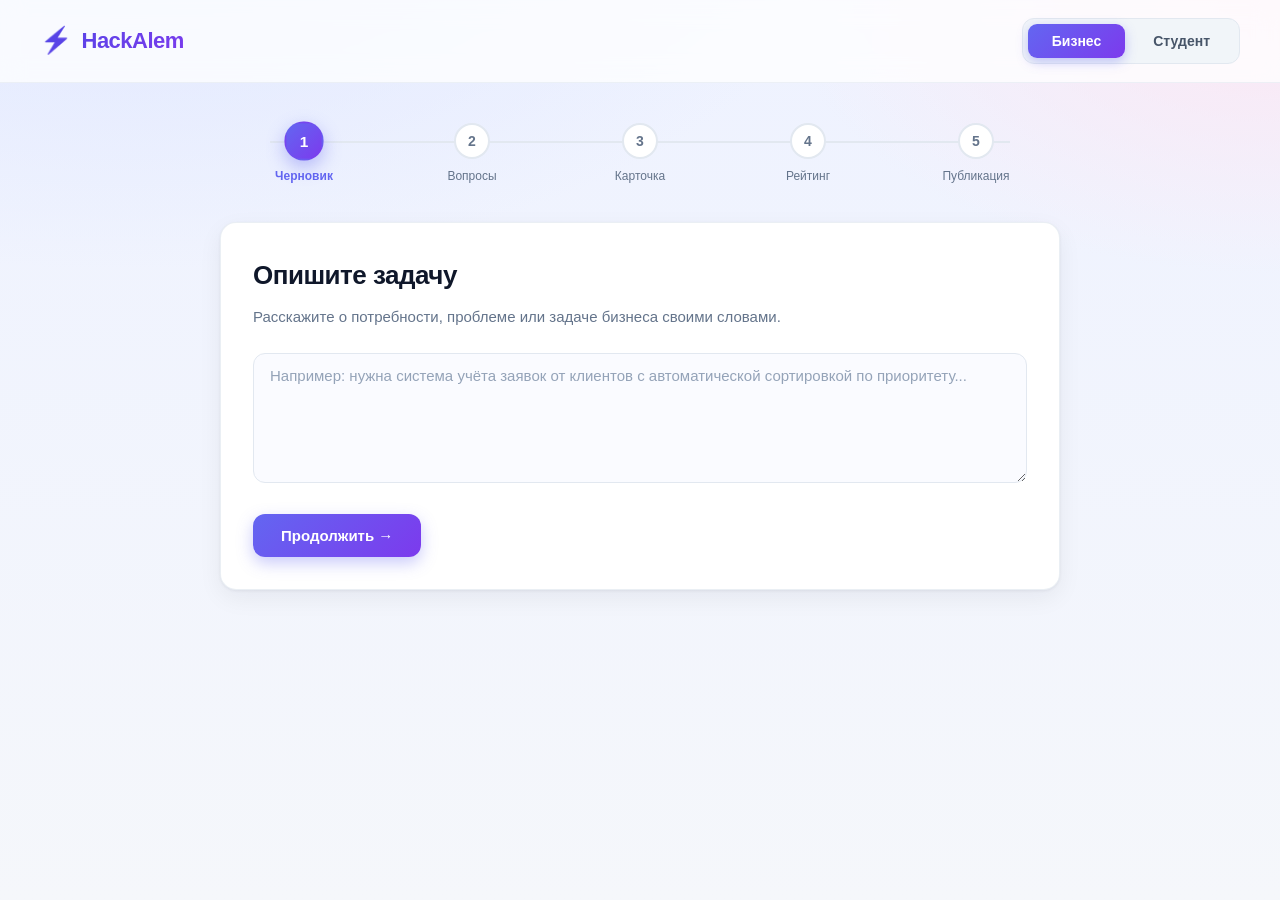
==== index.html @ aa26f461 "test1" ====
<!DOCTYPE html>
<html lang="ru">
<head>
  <meta charset="UTF-8" />
  <meta name="viewport" content="width=device-width, initial-scale=1.0" />
  <title>HackAlem — геймификация бизнес-задач</title>
  <link rel="stylesheet" href="style.css" />
</head>
<body>
  <header>
    <div class="logo">HackAlem</div>
    <div id="role-switcher" class="role-switcher">
      <button data-role="business" class="active">Бизнес</button>
      <button data-role="student">Студент</button>
    </div>
  </header>

  <main id="app"></main>

  <script src="app.js"></script>
</body>
</html>
---- style.css ----
/* ===== Базовые ===== */
* { box-sizing: border-box; margin: 0; padding: 0; }

:root {
  --bg-grad-1: #eef2ff;
  --bg-grad-2: #f5f7fb;
  --card: #ffffff;
  --text: #0f172a;
  --muted: #64748b;
  --border: #e2e8f0;
  --primary: #6366f1;
  --primary-hover: #4f46e5;
  --primary-light: #eef2ff;
  --success: #10b981;
  --warning: #f59e0b;
  --danger: #ef4444;
  --radius: 16px;
  --shadow-sm: 0 1px 2px rgba(15,23,42,0.04);
  --shadow: 0 1px 3px rgba(15,23,42,0.06), 0 8px 24px rgba(15,23,42,0.06);
  --shadow-lg: 0 12px 40px rgba(15,23,42,0.10);
}

body {
  font-family: -apple-system, BlinkMacSystemFont, "Segoe UI", Roboto, "Inter", sans-serif;
  background:
    radial-gradient(1200px 600px at 10% -10%, #e0e7ff 0%, transparent 60%),
    radial-gradient(900px 500px at 100% 0%, #fce7f3 0%, transparent 55%),
    linear-gradient(180deg, var(--bg-grad-1) 0%, var(--bg-grad-2) 100%);
  background-attachment: fixed;
  color: var(--text);
  line-height: 1.6;
  min-height: 100vh;
  -webkit-font-smoothing: antialiased;
}

/* ===== Шапка ===== */
header {
  display: flex;
  justify-content: space-between;
  align-items: center;
  padding: 18px 40px;
  background: rgba(255,255,255,0.75);
  backdrop-filter: blur(12px);
  -webkit-backdrop-filter: blur(12px);
  border-bottom: 1px solid rgba(226,232,240,0.6);
  position: sticky;
  top: 0;
  z-index: 100;
}

.logo {
  display: flex;
  align-items: center;
  gap: 10px;
  font-size: 22px;
  font-weight: 800;
  letter-spacing: -0.5px;
  background: linear-gradient(135deg, #4f46e5, #7c3aed);
  -webkit-background-clip: text;
  background-clip: text;
  color: transparent;
}

.logo::before {
  content: "⚡";
  font-size: 26px;
  -webkit-text-fill-color: initial;
}

/* ===== Переключатель ролей ===== */
#role-switcher {
  display: flex;
  background: #f1f5f9;
  border-radius: 12px;
  padding: 5px;
  gap: 4px;
  border: 1px solid var(--border);
}

#role-switcher button {
  background: transparent;
  color: #475569;
  border: none;
  padding: 9px 24px;
  border-radius: 9px;
  cursor: pointer;
  font-size: 14px;
  font-weight: 600;
  font-family: inherit;
  transition: all 0.2s ease;
}

#role-switcher button:hover {
  color: var(--primary);
  background: rgba(99,102,241,0.08);
}

#role-switcher button.active {
  background: linear-gradient(135deg, #6366f1, #7c3aed);
  color: #fff;
  box-shadow: 0 4px 12px rgba(99,102,241,0.35);
}

/* ===== Контейнер ===== */
main {
  max-width: 880px;
  margin: 0 auto;
  padding: 40px 20px 80px;
}

/* ===== Прогресс-бар ===== */
.progress {
  display: flex;
  justify-content: space-between;
  margin-bottom: 36px;
  position: relative;
}

.progress::before {
  content: "";
  position: absolute;
  top: 18px;
  left: 6%;
  right: 6%;
  height: 2px;
  background: linear-gradient(90deg, var(--border), var(--border));
  z-index: 0;
}

.progress-step {
  display: flex;
  flex-direction: column;
  align-items: center;
  gap: 8px;
  z-index: 1;
  flex: 1;
}

.progress-dot {
  width: 36px;
  height: 36px;
  border-radius: 50%;
  background: #fff;
  border: 2px solid var(--border);
  display: flex;
  align-items: center;
  justify-content: center;
  font-size: 14px;
  font-weight: 700;
  color: var(--muted);
  transition: all 0.25s ease;
}

.progress-step.active .progress-dot {
  background: linear-gradient(135deg, #6366f1, #7c3aed);
  border-color: transparent;
  color: #fff;
  box-shadow: 0 6px 16px rgba(99,102,241,0.4);
  transform: scale(1.1);
}

.progress-step.done .progress-dot {
  background: var(--success);
  border-color: transparent;
  color: #fff;
}

.progress-label {
  font-size: 12px;
  color: var(--muted);
  font-weight: 500;
  transition: color 0.2s;
}

.progress-step.active .progress-label {
  color: var(--primary);
  font-weight: 700;
}

/* ===== Карточки ===== */
.card {
  background: var(--card);
  border-radius: var(--radius);
  padding: 32px;
  box-shadow: var(--shadow);
  border: 1px solid rgba(226,232,240,0.7);
  margin-bottom: 24px;
  animation: fadeIn 0.35s ease;
}

@keyframes fadeIn {
  from { opacity: 0; transform: translateY(8px); }
  to   { opacity: 1; transform: translateY(0); }
}

.card h2 {
  font-size: 26px;
  font-weight: 800;
  letter-spacing: -0.5px;
  margin-bottom: 8px;
  color: var(--text);
}

.card .subtitle {
  color: var(--muted);
  font-size: 15px;
  margin-bottom: 24px;
}

/* ===== Формы ===== */
label {
  display: block;
  font-weight: 600;
  margin-top: 18px;
  margin-bottom: 8px;
  font-size: 14px;
  color: var(--text);
}

textarea, input, select {
  width: 100%;
  padding: 13px 16px;
  border: 1.5px solid var(--border);
  border-radius: 12px;
  font-size: 15px;
  font-family: inherit;
  background: #fafbff;
  color: var(--text);
  transition: border 0.2s, box-shadow 0.2s, background 0.2s;
  resize: vertical;
}

textarea:focus, input:focus, select:focus {
  outline: none;
  background: #fff;
  border-color: var(--primary);
  box-shadow: 0 0 0 4px rgba(99,102,241,0.12);
}

textarea::placeholder, input::placeholder { color: #94a3b8; }

/* ===== Кнопки ===== */
button.primary {
  background: linear-gradient(135deg, #6366f1, #7c3aed);
  color: #fff;
  border: none;
  padding: 13px 28px;
  border-radius: 12px;
  cursor: pointer;
  font-size: 15px;
  font-weight: 700;
  font-family: inherit;
  margin-top: 24px;
  box-shadow: 0 6px 16px rgba(99,102,241,0.35);
  transition: transform 0.15s, box-shadow 0.15s;
}

button.primary:hover {
  transform: translateY(-1px);
  box-shadow: 0 10px 24px rgba(99,102,241,0.45);
}

button.primary:active { transform: translateY(0) scale(0.98); }

button.secondary {
  background: #fff;
  color: var(--primary);
  border: 1.5px solid var(--primary-light);
  padding: 11px 22px;
  border-radius: 12px;
  cursor: pointer;
  font-size: 15px;
  font-weight: 600;
  font-family: inherit;
  transition: background 0.15s, border 0.15s;
}

button.secondary:hover {
  background: var(--primary-light);
  border-color: var(--primary);
}

.actions {
  display: flex;
  gap: 12px;
  margin-top: 24px;
  flex-wrap: wrap;
}

/* ===== Рейтинг ===== */
.rating-hero {
  text-align: center;
  padding: 28px 0;
  margin-bottom: 24px;
  background: linear-gradient(135deg, #eef2ff, #fce7f3);
  border-radius: 16px;
}

.rating-score {
  font-size: 72px;
  font-weight: 900;
  line-height: 1;
  margin-bottom: 12px;
  letter-spacing: -2px;
}

.rating-level {
  display: inline-block;
  padding: 8px 20px;
  border-radius: 24px;
  font-weight: 700;
  font-size: 14px;
}

.level-draft     { background: #fee2e2; color: #991b1b; }
.level-working   { background: #fef3c7; color: #92400e; }
.level-ready     { background: #dbeafe; color: #1e40af; }
.level-priority  { background: #d1fae5; color: #065f46; }

.badge {
  display: inline-block;
  padding: 4px 12px;
  border-radius: 20px;
  font-weight: 700;
  font-size: 12px;
}

.breakdown-row {
  display: flex;
  justify-content: space-between;
  align-items: center;
  padding: 12px 0;
  border-bottom: 1px solid var(--border);
  font-size: 14px;
}

.breakdown-row:last-child { border-bottom: none; }

.breakdown-bar {
  flex: 1;
  height: 8px;
  background: #eef2f7;
  border-radius: 4px;
  margin: 0 14px;
  overflow: hidden;
}

.breakdown-fill {
  height: 100%;
  background: linear-gradient(90deg, #6366f1, #7c3aed);
  border-radius: 4px;
  transition: width 0.6s ease;
}

.missing-list {
  background: linear-gradient(135deg, #fffbeb, #fef3c7);
  border-left: 4px solid var(--warning);
  padding: 16px 22px;
  border-radius: 12px;
  margin-top: 24px;
  font-size: 14px;
}

.missing-list ul { margin: 8px 0 0 20px; }
.missing-list li { padding: 3px 0; }

/* ===== Каталог ===== */
.filters {
  display: flex;
  gap: 12px;
  margin-bottom: 24px;
  flex-wrap: wrap;
}

.filters select, .filters input {
  width: auto;
  flex: 1;
  min-width: 170px;
}

.task-card {
  background: #fff;
  border: 1.5px solid var(--border);
  border-radius: 14px;
  padding: 22px;
  margin-bottom: 14px;
  transition: border 0.2s, box-shadow 0.2s, transform 0.2s;
  cursor: pointer;
}

.task-card:hover {
  border-color: var(--primary);
  box-shadow: 0 12px 28px rgba(99,102,241,0.15);
  transform: translateY(-3px);
}

.task-header {
  display: flex;
  justify-content: space-between;
  align-items: flex-start;
  gap: 14px;
  margin-bottom: 8px;
}

.task-title {
  font-size: 18px;
  font-weight: 700;
  color: var(--text);
}

.task-desc {
  color: var(--muted);
  font-size: 14px;
  margin-bottom: 12px;
}

/* ===== Пустое состояние ===== */
.empty {
  text-align: center;
  padding: 48px 24px;
  color: var(--muted);
}

.empty-icon {
  font-size: 56px;
  margin-bottom: 14px;
  opacity: 0.55;
}

/* ===== Уведомления ===== */
.toast {
  position: fixed;
  bottom: 28px;
  right: 28px;
  background: linear-gradient(135deg, #1e293b, #0f172a);
  color: #fff;
  padding: 15px 24px;
  border-radius: 12px;
  font-size: 14px;
  font-weight: 600;
  box-shadow: 0 12px 32px rgba(15,23,42,0.35);
  opacity: 0;
  transform: translateY(20px);
  transition: all 0.35s cubic-bezier(0.4,0,0.2,1);
  z-index: 1000;
}

.toast.show { opacity: 1; transform: translateY(0); }
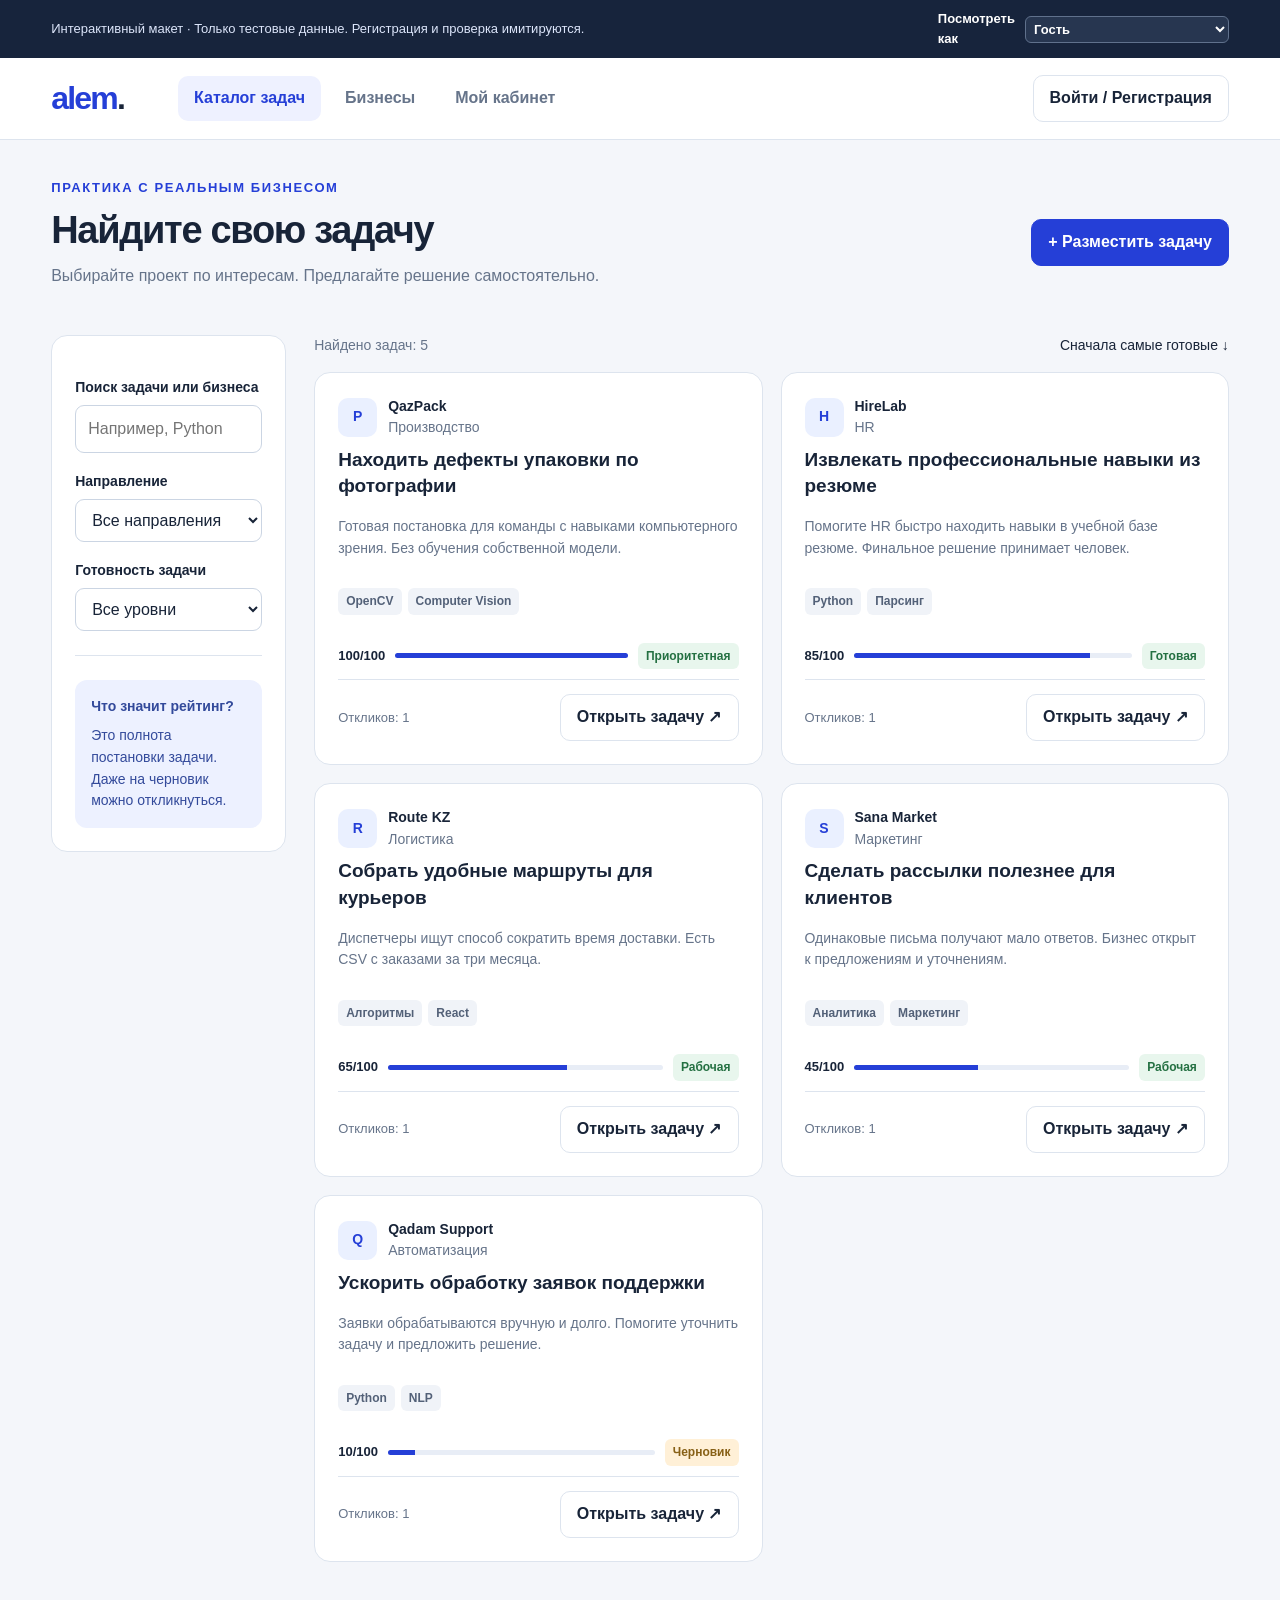
==== commit 2b56e1f2: "test2" ====
--- a/index.html
+++ b/index.html
@@ -1,21 +1,39 @@
-<!DOCTYPE html>
+<!doctype html>
 <html lang="ru">
 <head>
-  <meta charset="UTF-8" />
-  <meta name="viewport" content="width=device-width, initial-scale=1.0" />
-  <title>HackAlem — геймификация бизнес-задач</title>
-  <link rel="stylesheet" href="style.css" />
+  <meta charset="utf-8">
+  <meta name="viewport" content="width=device-width, initial-scale=1">
+  <title>Alem — задачи бизнеса и студенты</title>
+  <meta name="description" content="Открытый каталог практических задач бизнеса. Студенты выбирают проекты, бизнес выбирает исполнителей.">
+  <link rel="icon" href="data:image/svg+xml,%3Csvg xmlns='http://www.w3.org/2000/svg' viewBox='0 0 64 64'%3E%3Crect width='64' height='64' rx='16' fill='%231633cf'/%3E%3Ctext x='15' y='47' fill='white' font-size='45' font-family='Arial'%3Ea%3C/text%3E%3C/svg%3E">
+  <link rel="stylesheet" href="style.css">
 </head>
 <body>
+
+  <div class="demo">
+    <span>Интерактивный макет · Только тестовые данные. Регистрация и проверка имитируются.</span>
+    <label style="display:flex;align-items:center;gap:10px;margin:0;color:white;font-size:13px">
+      Посмотреть как
+      <select id="role" aria-label="Демонстрационная роль">
+        <option value="guest">Гость</option>
+        <option value="student">Студент · подтверждён</option>
+        <option value="pending">Студент · на проверке</option>
+        <option value="business">Бизнес · Qadam</option>
+        <option value="moderator">Модератор</option>
+      </select>
+    </label>
+  </div>
+
   <header>
-    <div class="logo">HackAlem</div>
-    <div id="role-switcher" class="role-switcher">
-      <button data-role="business" class="active">Бизнес</button>
-      <button data-role="student">Студент</button>
-    </div>
+    <a class="logo" href="#catalog">alem<span>.</span></a>
+    <nav id="nav"></nav>
+    <button id="account" onclick="auth()">Войти / Регистрация</button>
   </header>
 
-  <main id="app"></main>
+  <main id="app" class="shell"></main>
+
+  <dialog id="modal"></dialog>
+  <div id="toast" role="status" hidden></div>
 
   <script src="app.js"></script>
 </body>
--- a/style.css
+++ b/style.css
@@ -1,448 +1,320 @@
-/* ===== Базовые ===== */
-* { box-sizing: border-box; margin: 0; padding: 0; }
-
 :root {
-  --bg-grad-1: #eef2ff;
-  --bg-grad-2: #f5f7fb;
-  --card: #ffffff;
-  --text: #0f172a;
-  --muted: #64748b;
-  --border: #e2e8f0;
-  --primary: #6366f1;
-  --primary-hover: #4f46e5;
-  --primary-light: #eef2ff;
-  --success: #10b981;
-  --warning: #f59e0b;
-  --danger: #ef4444;
-  --radius: 16px;
-  --shadow-sm: 0 1px 2px rgba(15,23,42,0.04);
-  --shadow: 0 1px 3px rgba(15,23,42,0.06), 0 8px 24px rgba(15,23,42,0.06);
-  --shadow-lg: 0 12px 40px rgba(15,23,42,0.10);
-}
+  --blue: #253fd7;
+  --ink: #182438;
+  --muted: #66748a;
+  --line: #dde4ee;
+  --bg: #f4f6fa;
+}
+
+* { box-sizing: border-box; }
 
 body {
-  font-family: -apple-system, BlinkMacSystemFont, "Segoe UI", Roboto, "Inter", sans-serif;
-  background:
-    radial-gradient(1200px 600px at 10% -10%, #e0e7ff 0%, transparent 60%),
-    radial-gradient(900px 500px at 100% 0%, #fce7f3 0%, transparent 55%),
-    linear-gradient(180deg, var(--bg-grad-1) 0%, var(--bg-grad-2) 100%);
-  background-attachment: fixed;
-  color: var(--text);
-  line-height: 1.6;
-  min-height: 100vh;
-  -webkit-font-smoothing: antialiased;
-}
-
-/* ===== Шапка ===== */
+  margin: 0;
+  background: var(--bg);
+  color: var(--ink);
+  font: 16px/1.55 'Segoe UI', Arial, sans-serif;
+}
+
+button, input, select, textarea { font: inherit; }
+button, a, input, select, textarea { outline-offset: 4px; }
+
+button {
+  cursor: pointer;
+  border: 1px solid var(--line);
+  background: white;
+  border-radius: 10px;
+  padding: 10px 16px;
+  color: var(--ink);
+  font-weight: 600;
+}
+
+button:hover { border-color: var(--blue); color: var(--blue); }
+.primary { background: var(--blue); color: white; border-color: var(--blue); }
+.primary:hover { background: #172ab2; color: white; }
+.quiet { background: transparent; }
+.small { font-size: 14px; }
+.muted { color: var(--muted); }
+
 header {
-  display: flex;
-  justify-content: space-between;
-  align-items: center;
-  padding: 18px 40px;
-  background: rgba(255,255,255,0.75);
-  backdrop-filter: blur(12px);
-  -webkit-backdrop-filter: blur(12px);
-  border-bottom: 1px solid rgba(226,232,240,0.6);
-  position: sticky;
-  top: 0;
-  z-index: 100;
+  height: 82px;
+  display: flex;
+  align-items: center;
+  justify-content: space-between;
+  padding: 0 4vw;
+  border-bottom: 1px solid var(--line);
+  background: white;
+  gap: 24px;
 }
 
 .logo {
+  font-size: 32px;
+  font-weight: 800;
+  letter-spacing: -1.8px;
+  color: var(--blue);
+  text-decoration: none;
+}
+.logo span { color: var(--ink); }
+
+nav { display: flex; gap: 8px; flex: 1; margin-left: 30px; }
+nav button { border: 0; background: none; color: var(--muted); }
+nav button.active { color: var(--blue); background: #eef1ff; }
+
+.demo {
+  background: #17243c;
+  color: #dce5fa;
+  padding: 9px 4vw;
+  font-size: 13px;
+  display: flex;
+  align-items: center;
+  justify-content: space-between;
+  gap: 12px;
+}
+
+.demo select {
+  background: #273650;
+  color: white;
+  border: 1px solid #60718c;
+  border-radius: 6px;
+  font-size: 13px;
+  padding: 4px;
+  max-width: 230px;
+}
+
+.shell { max-width: 1390px; margin: auto; padding: 38px 4vw 60px; }
+
+h1 { font-size: 38px; line-height: 1.2; letter-spacing: -1.3px; margin: 0 0 10px; }
+h2 { font-size: 25px; line-height: 1.3; margin: 0 0 15px; }
+h3 { font-size: 19px; line-height: 1.4; margin: 8px 0; }
+p { margin: 8px 0 18px; }
+
+.top {
+  display: flex;
+  justify-content: space-between;
+  align-items: center;
+  gap: 24px;
+  margin-bottom: 28px;
+}
+
+.eyebrow {
+  font-size: 13px;
+  letter-spacing: 1.6px;
+  font-weight: 700;
+  color: var(--blue);
+  margin-bottom: 10px;
+}
+
+.layout { display: grid; grid-template-columns: 235px 1fr; gap: 28px; }
+
+.panel, .card {
+  background: white;
+  border: 1px solid var(--line);
+  border-radius: 16px;
+  padding: 23px;
+}
+
+.sidebar { align-self: start; }
+.sidebar label { margin: 18px 0 6px; }
+.sidebar hr { border: 0; border-top: 1px solid var(--line); margin: 24px 0; }
+
+.hint {
+  background: #edf1ff;
+  color: #334a9b;
+  border-radius: 12px;
+  padding: 16px;
+  font-size: 14px;
+}
+
+.toolbar {
+  display: flex;
+  justify-content: space-between;
+  align-items: center;
+  margin-bottom: 15px;
+  gap: 16px;
+}
+
+.cards { display: grid; grid-template-columns: repeat(2, minmax(0, 1fr)); gap: 18px; }
+
+.card {
+  display: flex;
+  flex-direction: column;
+  transition: transform .15s, box-shadow .15s;
+}
+.card:hover { transform: translateY(-2px); box-shadow: 0 8px 28px #1b2c5510; }
+
+.company { display: flex; align-items: center; gap: 11px; font-size: 14px; }
+
+.avatar {
+  width: 39px;
+  height: 39px;
+  display: grid;
+  place-items: center;
+  border-radius: 10px;
+  background: #eaf0ff;
+  color: var(--blue);
+  font-weight: 700;
+  flex-shrink: 0;
+}
+
+.tags { display: flex; gap: 6px; flex-wrap: wrap; margin: 10px 0; }
+
+.tag, .badge {
+  font-size: 12px;
+  font-weight: 600;
+  padding: 4px 8px;
+  border-radius: 6px;
+  background: #f0f3f8;
+  color: #536178;
+}
+
+.badge { background: #e8f6ed; color: #247042; }
+.badge.low { background: #fff0d7; color: #876016; }
+
+.card p { font-size: 14px; color: var(--muted); min-height: 44px; }
+
+.score {
   display: flex;
   align-items: center;
   gap: 10px;
-  font-size: 22px;
-  font-weight: 800;
-  letter-spacing: -0.5px;
-  background: linear-gradient(135deg, #4f46e5, #7c3aed);
-  -webkit-background-clip: text;
-  background-clip: text;
-  color: transparent;
-}
-
-.logo::before {
-  content: "⚡";
-  font-size: 26px;
-  -webkit-text-fill-color: initial;
-}
-
-/* ===== Переключатель ролей ===== */
-#role-switcher {
-  display: flex;
-  background: #f1f5f9;
+  margin: 18px 0 10px;
+  font-size: 13px;
+}
+
+.bar { height: 5px; border-radius: 4px; background: #e8edf6; flex: 1; overflow: hidden; }
+.bar span { height: 100%; display: block; background: var(--blue); }
+
+.card footer {
+  display: flex;
+  align-items: center;
+  justify-content: space-between;
+  margin-top: auto;
+  padding-top: 14px;
+  border-top: 1px solid var(--line);
+  gap: 10px;
+}
+
+.count { color: var(--muted); font-size: 13px; }
+
+.two { display: grid; grid-template-columns: 1.6fr 1fr; gap: 24px; }
+.stack { display: grid; gap: 18px; }
+
+.detailrow { padding: 14px 0; border-bottom: 1px solid var(--line); }
+.detailrow b { display: block; font-size: 14px; margin-bottom: 5px; }
+.detailrow p { margin: 0; }
+
+.profile {
+  display: flex;
+  align-items: center;
+  justify-content: space-between;
+  gap: 12px;
+  padding: 17px 0;
+  border-bottom: 1px solid var(--line);
+}
+.profile p { margin: 3px 0; font-size: 14px; }
+
+.number { font-size: 54px; font-weight: 750; color: var(--blue); line-height: 1.1; }
+
+label { display: block; font-size: 14px; font-weight: 600; margin: 13px 0 6px; }
+
+input, textarea, select {
+  width: 100%;
+  padding: 11px 12px;
+  border: 1px solid #cbd5e3;
+  border-radius: 9px;
+  background: white;
+  color: var(--ink);
+}
+textarea { min-height: 94px; resize: vertical; }
+input[type=checkbox] { width: auto; }
+
+.formgrid { display: grid; grid-template-columns: 1fr 1fr; gap: 0 16px; }
+.span2 { grid-column: 1/-1; }
+
+.actions { display: flex; gap: 10px; flex-wrap: wrap; margin-top: 22px; }
+.back { margin-bottom: 20px; }
+
+.empty { text-align: center; padding: 45px 20px; color: var(--muted); }
+
+dialog {
+  border: 0;
+  border-radius: 20px;
+  padding: 30px;
+  max-width: 590px;
+  width: calc(100% - 32px);
+  max-height: 90vh;
+  box-shadow: 0 30px 90px #14214044;
+}
+dialog::backdrop { background: #11213a88; backdrop-filter: blur(3px); }
+
+.close { float: right; padding: 5px 11px; }
+
+.notice {
+  padding: 12px 15px;
+  background: #fff4db;
+  border-radius: 9px;
+  font-size: 14px;
+  margin: 15px 0;
+}
+
+.success {
+  background: #e9f6ed;
+  color: #246540;
+  padding: 15px;
+  border-radius: 10px;
+}
+
+.tabs { display: flex; gap: 10px; margin-bottom: 20px; }
+.tabs button { flex: 1; }
+
+.status { font-size: 14px; font-weight: 700; color: var(--blue); }
+
+#toast {
+  position: fixed;
+  bottom: 25px;
+  left: 50%;
+  transform: translateX(-50%);
+  background: #182438;
+  color: white;
+  padding: 12px 22px;
   border-radius: 12px;
-  padding: 5px;
-  gap: 4px;
-  border: 1px solid var(--border);
-}
-
-#role-switcher button {
-  background: transparent;
-  color: #475569;
-  border: none;
-  padding: 9px 24px;
-  border-radius: 9px;
-  cursor: pointer;
-  font-size: 14px;
-  font-weight: 600;
-  font-family: inherit;
-  transition: all 0.2s ease;
-}
-
-#role-switcher button:hover {
-  color: var(--primary);
-  background: rgba(99,102,241,0.08);
-}
-
-#role-switcher button.active {
-  background: linear-gradient(135deg, #6366f1, #7c3aed);
-  color: #fff;
-  box-shadow: 0 4px 12px rgba(99,102,241,0.35);
-}
-
-/* ===== Контейнер ===== */
-main {
-  max-width: 880px;
-  margin: 0 auto;
-  padding: 40px 20px 80px;
-}
-
-/* ===== Прогресс-бар ===== */
-.progress {
-  display: flex;
-  justify-content: space-between;
-  margin-bottom: 36px;
-  position: relative;
-}
-
-.progress::before {
-  content: "";
-  position: absolute;
-  top: 18px;
-  left: 6%;
-  right: 6%;
-  height: 2px;
-  background: linear-gradient(90deg, var(--border), var(--border));
-  z-index: 0;
-}
-
-.progress-step {
-  display: flex;
-  flex-direction: column;
-  align-items: center;
-  gap: 8px;
-  z-index: 1;
-  flex: 1;
-}
-
-.progress-dot {
-  width: 36px;
-  height: 36px;
-  border-radius: 50%;
-  background: #fff;
-  border: 2px solid var(--border);
-  display: flex;
-  align-items: center;
-  justify-content: center;
-  font-size: 14px;
-  font-weight: 700;
-  color: var(--muted);
-  transition: all 0.25s ease;
-}
-
-.progress-step.active .progress-dot {
-  background: linear-gradient(135deg, #6366f1, #7c3aed);
-  border-color: transparent;
-  color: #fff;
-  box-shadow: 0 6px 16px rgba(99,102,241,0.4);
-  transform: scale(1.1);
-}
-
-.progress-step.done .progress-dot {
-  background: var(--success);
-  border-color: transparent;
-  color: #fff;
-}
-
-.progress-label {
-  font-size: 12px;
-  color: var(--muted);
-  font-weight: 500;
-  transition: color 0.2s;
-}
-
-.progress-step.active .progress-label {
-  color: var(--primary);
-  font-weight: 700;
-}
-
-/* ===== Карточки ===== */
-.card {
-  background: var(--card);
-  border-radius: var(--radius);
-  padding: 32px;
-  box-shadow: var(--shadow);
-  border: 1px solid rgba(226,232,240,0.7);
-  margin-bottom: 24px;
-  animation: fadeIn 0.35s ease;
-}
-
-@keyframes fadeIn {
-  from { opacity: 0; transform: translateY(8px); }
-  to   { opacity: 1; transform: translateY(0); }
-}
-
-.card h2 {
-  font-size: 26px;
-  font-weight: 800;
-  letter-spacing: -0.5px;
-  margin-bottom: 8px;
-  color: var(--text);
-}
-
-.card .subtitle {
-  color: var(--muted);
-  font-size: 15px;
-  margin-bottom: 24px;
-}
-
-/* ===== Формы ===== */
-label {
-  display: block;
-  font-weight: 600;
-  margin-top: 18px;
-  margin-bottom: 8px;
-  font-size: 14px;
-  color: var(--text);
-}
-
-textarea, input, select {
-  width: 100%;
-  padding: 13px 16px;
-  border: 1.5px solid var(--border);
-  border-radius: 12px;
-  font-size: 15px;
-  font-family: inherit;
-  background: #fafbff;
-  color: var(--text);
-  transition: border 0.2s, box-shadow 0.2s, background 0.2s;
-  resize: vertical;
-}
-
-textarea:focus, input:focus, select:focus {
-  outline: none;
-  background: #fff;
-  border-color: var(--primary);
-  box-shadow: 0 0 0 4px rgba(99,102,241,0.12);
-}
-
-textarea::placeholder, input::placeholder { color: #94a3b8; }
-
-/* ===== Кнопки ===== */
-button.primary {
-  background: linear-gradient(135deg, #6366f1, #7c3aed);
-  color: #fff;
-  border: none;
-  padding: 13px 28px;
-  border-radius: 12px;
-  cursor: pointer;
-  font-size: 15px;
-  font-weight: 700;
-  font-family: inherit;
-  margin-top: 24px;
-  box-shadow: 0 6px 16px rgba(99,102,241,0.35);
-  transition: transform 0.15s, box-shadow 0.15s;
-}
-
-button.primary:hover {
-  transform: translateY(-1px);
-  box-shadow: 0 10px 24px rgba(99,102,241,0.45);
-}
-
-button.primary:active { transform: translateY(0) scale(0.98); }
-
-button.secondary {
-  background: #fff;
-  color: var(--primary);
-  border: 1.5px solid var(--primary-light);
-  padding: 11px 22px;
-  border-radius: 12px;
-  cursor: pointer;
-  font-size: 15px;
-  font-weight: 600;
-  font-family: inherit;
-  transition: background 0.15s, border 0.15s;
-}
-
-button.secondary:hover {
-  background: var(--primary-light);
-  border-color: var(--primary);
-}
-
-.actions {
-  display: flex;
-  gap: 12px;
-  margin-top: 24px;
-  flex-wrap: wrap;
-}
-
-/* ===== Рейтинг ===== */
-.rating-hero {
-  text-align: center;
-  padding: 28px 0;
-  margin-bottom: 24px;
-  background: linear-gradient(135deg, #eef2ff, #fce7f3);
-  border-radius: 16px;
-}
-
-.rating-score {
-  font-size: 72px;
-  font-weight: 900;
-  line-height: 1;
-  margin-bottom: 12px;
-  letter-spacing: -2px;
-}
-
-.rating-level {
-  display: inline-block;
-  padding: 8px 20px;
-  border-radius: 24px;
-  font-weight: 700;
-  font-size: 14px;
-}
-
-.level-draft     { background: #fee2e2; color: #991b1b; }
-.level-working   { background: #fef3c7; color: #92400e; }
-.level-ready     { background: #dbeafe; color: #1e40af; }
-.level-priority  { background: #d1fae5; color: #065f46; }
-
-.badge {
-  display: inline-block;
-  padding: 4px 12px;
-  border-radius: 20px;
-  font-weight: 700;
-  font-size: 12px;
-}
-
-.breakdown-row {
-  display: flex;
-  justify-content: space-between;
-  align-items: center;
-  padding: 12px 0;
-  border-bottom: 1px solid var(--border);
-  font-size: 14px;
-}
-
-.breakdown-row:last-child { border-bottom: none; }
-
-.breakdown-bar {
-  flex: 1;
-  height: 8px;
-  background: #eef2f7;
-  border-radius: 4px;
-  margin: 0 14px;
-  overflow: hidden;
-}
-
-.breakdown-fill {
-  height: 100%;
-  background: linear-gradient(90deg, #6366f1, #7c3aed);
-  border-radius: 4px;
-  transition: width 0.6s ease;
-}
-
-.missing-list {
-  background: linear-gradient(135deg, #fffbeb, #fef3c7);
-  border-left: 4px solid var(--warning);
-  padding: 16px 22px;
-  border-radius: 12px;
-  margin-top: 24px;
-  font-size: 14px;
-}
-
-.missing-list ul { margin: 8px 0 0 20px; }
-.missing-list li { padding: 3px 0; }
-
-/* ===== Каталог ===== */
-.filters {
-  display: flex;
-  gap: 12px;
-  margin-bottom: 24px;
-  flex-wrap: wrap;
-}
-
-.filters select, .filters input {
-  width: auto;
-  flex: 1;
-  min-width: 170px;
-}
-
-.task-card {
-  background: #fff;
-  border: 1.5px solid var(--border);
-  border-radius: 14px;
-  padding: 22px;
-  margin-bottom: 14px;
-  transition: border 0.2s, box-shadow 0.2s, transform 0.2s;
-  cursor: pointer;
-}
-
-.task-card:hover {
-  border-color: var(--primary);
-  box-shadow: 0 12px 28px rgba(99,102,241,0.15);
-  transform: translateY(-3px);
-}
-
-.task-header {
-  display: flex;
-  justify-content: space-between;
-  align-items: flex-start;
-  gap: 14px;
-  margin-bottom: 8px;
-}
-
-.task-title {
-  font-size: 18px;
-  font-weight: 700;
-  color: var(--text);
-}
-
-.task-desc {
-  color: var(--muted);
-  font-size: 14px;
-  margin-bottom: 12px;
-}
-
-/* ===== Пустое состояние ===== */
-.empty {
-  text-align: center;
-  padding: 48px 24px;
-  color: var(--muted);
-}
-
-.empty-icon {
-  font-size: 56px;
-  margin-bottom: 14px;
-  opacity: 0.55;
-}
-
-/* ===== Уведомления ===== */
-.toast {
-  position: fixed;
-  bottom: 28px;
-  right: 28px;
-  background: linear-gradient(135deg, #1e293b, #0f172a);
-  color: #fff;
-  padding: 15px 24px;
-  border-radius: 12px;
-  font-size: 14px;
-  font-weight: 600;
-  box-shadow: 0 12px 32px rgba(15,23,42,0.35);
-  opacity: 0;
-  transform: translateY(20px);
-  transition: all 0.35s cubic-bezier(0.4,0,0.2,1);
-  z-index: 1000;
-}
-
-.toast.show { opacity: 1; transform: translateY(0); }+  box-shadow: 0 8px 30px #18243840;
+  z-index: 99;
+  max-width: 90%;
+}
+
+table { width: 100%; border-collapse: collapse; font-size: 14px; }
+td, th { padding: 10px 6px; text-align: left; border-bottom: 1px solid var(--line); }
+
+.step { border-left: 3px solid var(--blue); padding-left: 16px; margin: 20px 0; }
+
+.checkline { display: flex; gap: 9px; align-items: start; font-weight: 400; }
+.checkline input { margin-top: 5px; }
+
+.verification { display: flex; gap: 14px; align-items: start; }
+.verification .avatar { width: 48px; height: 48px; }
+
+a { color: var(--blue); }
+
+/* ==== Адаптив ==== */
+@media (max-width: 950px) {
+  .layout { grid-template-columns: 1fr; }
+  .sidebar { display: grid; grid-template-columns: 1fr 1fr; gap: 12px; }
+  .sidebar hr, .sidebar .hint { display: none; }
+  .sidebar label { margin-top: 0; }
+  .two { grid-template-columns: 1fr; }
+  header { height: auto; padding: 17px 4vw; flex-wrap: wrap; }
+  nav { order: 3; width: 100%; margin: 0; }
+  .demo { flex-wrap: wrap; }
+  h1 { font-size: 30px; }
+}
+
+@media (max-width: 600px) {
+  .cards, .formgrid { grid-template-columns: 1fr; }
+  .span2 { grid-column: auto; }
+  .top { align-items: start; flex-direction: column; }
+  .shell { padding-top: 26px; }
+  nav { overflow: auto; }
+  nav button { white-space: nowrap; font-size: 14px; padding: 8px; }
+  .panel, .card { padding: 18px; }
+  .sidebar { grid-template-columns: 1fr; }
+  .profile { flex-wrap: wrap; }
+}
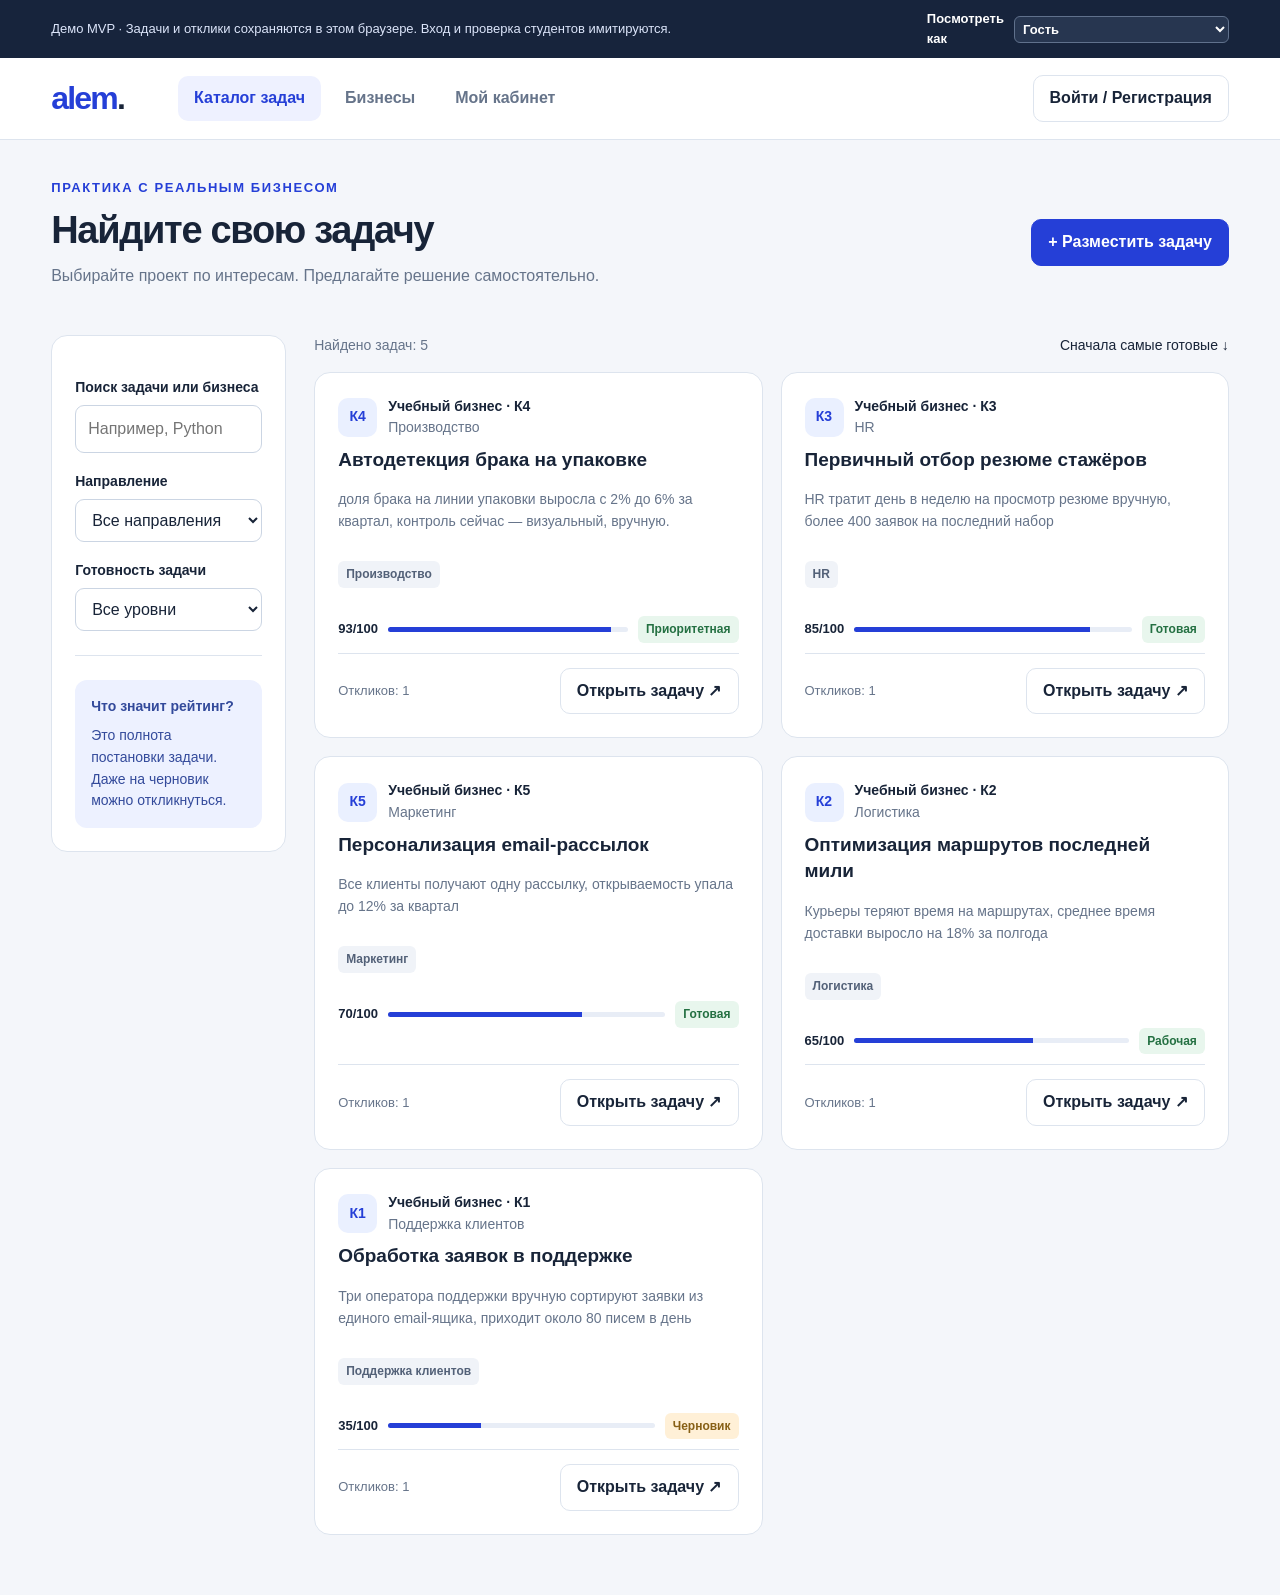
==== commit 0e48d58a: "Integrate team interface with task scoring, proposals and OpenAI assistant Use participant-one examp" ====
--- a/index.html
+++ b/index.html
@@ -11,14 +11,14 @@
 <body>
 
   <div class="demo">
-    <span>Интерактивный макет · Только тестовые данные. Регистрация и проверка имитируются.</span>
+    <span>Демо MVP · Задачи и отклики сохраняются в этом браузере. Вход и проверка студентов имитируются.</span>
     <label style="display:flex;align-items:center;gap:10px;margin:0;color:white;font-size:13px">
       Посмотреть как
       <select id="role" aria-label="Демонстрационная роль">
         <option value="guest">Гость</option>
         <option value="student">Студент · подтверждён</option>
         <option value="pending">Студент · на проверке</option>
-        <option value="business">Бизнес · Qadam</option>
+        <option value="business">Бизнес · учебные задачи</option>
         <option value="moderator">Модератор</option>
       </select>
     </label>
@@ -35,6 +35,6 @@
   <dialog id="modal"></dialog>
   <div id="toast" role="status" hidden></div>
 
-  <script src="app.js"></script>
+  <script type="module" src="js/bootstrap.mjs"></script>
 </body>
 </html>
--- a/style.css
+++ b/style.css
@@ -317,4 +317,19 @@
   .panel, .card { padding: 18px; }
   .sidebar { grid-template-columns: 1fr; }
   .profile { flex-wrap: wrap; }
-}+}
+/* Integration: existing visual style, additional editor controls. */
+.editor-aside { align-self: start; }
+.rating-detail { padding: 10px 0; border-bottom: 1px solid var(--line); }
+.rating-detail summary { cursor: pointer; font-size: 14px; }
+.rating-detail summary b { float: right; }
+.rating-detail p { margin: 10px 0; }
+.example-answers { margin-top: 20px; }
+.example-answers button { margin: 5px; font-size: 13px; }
+#aiStatus { margin-top: 14px; }
+#aiCandidate { overflow-wrap: anywhere; }
+.detailrow p { white-space: pre-line; overflow-wrap: anywhere; }
+button:disabled { cursor: wait; opacity: .6; }
+@media (max-width: 950px) {
+  nav { flex: 0 0 100%; min-width: 0; }
+}
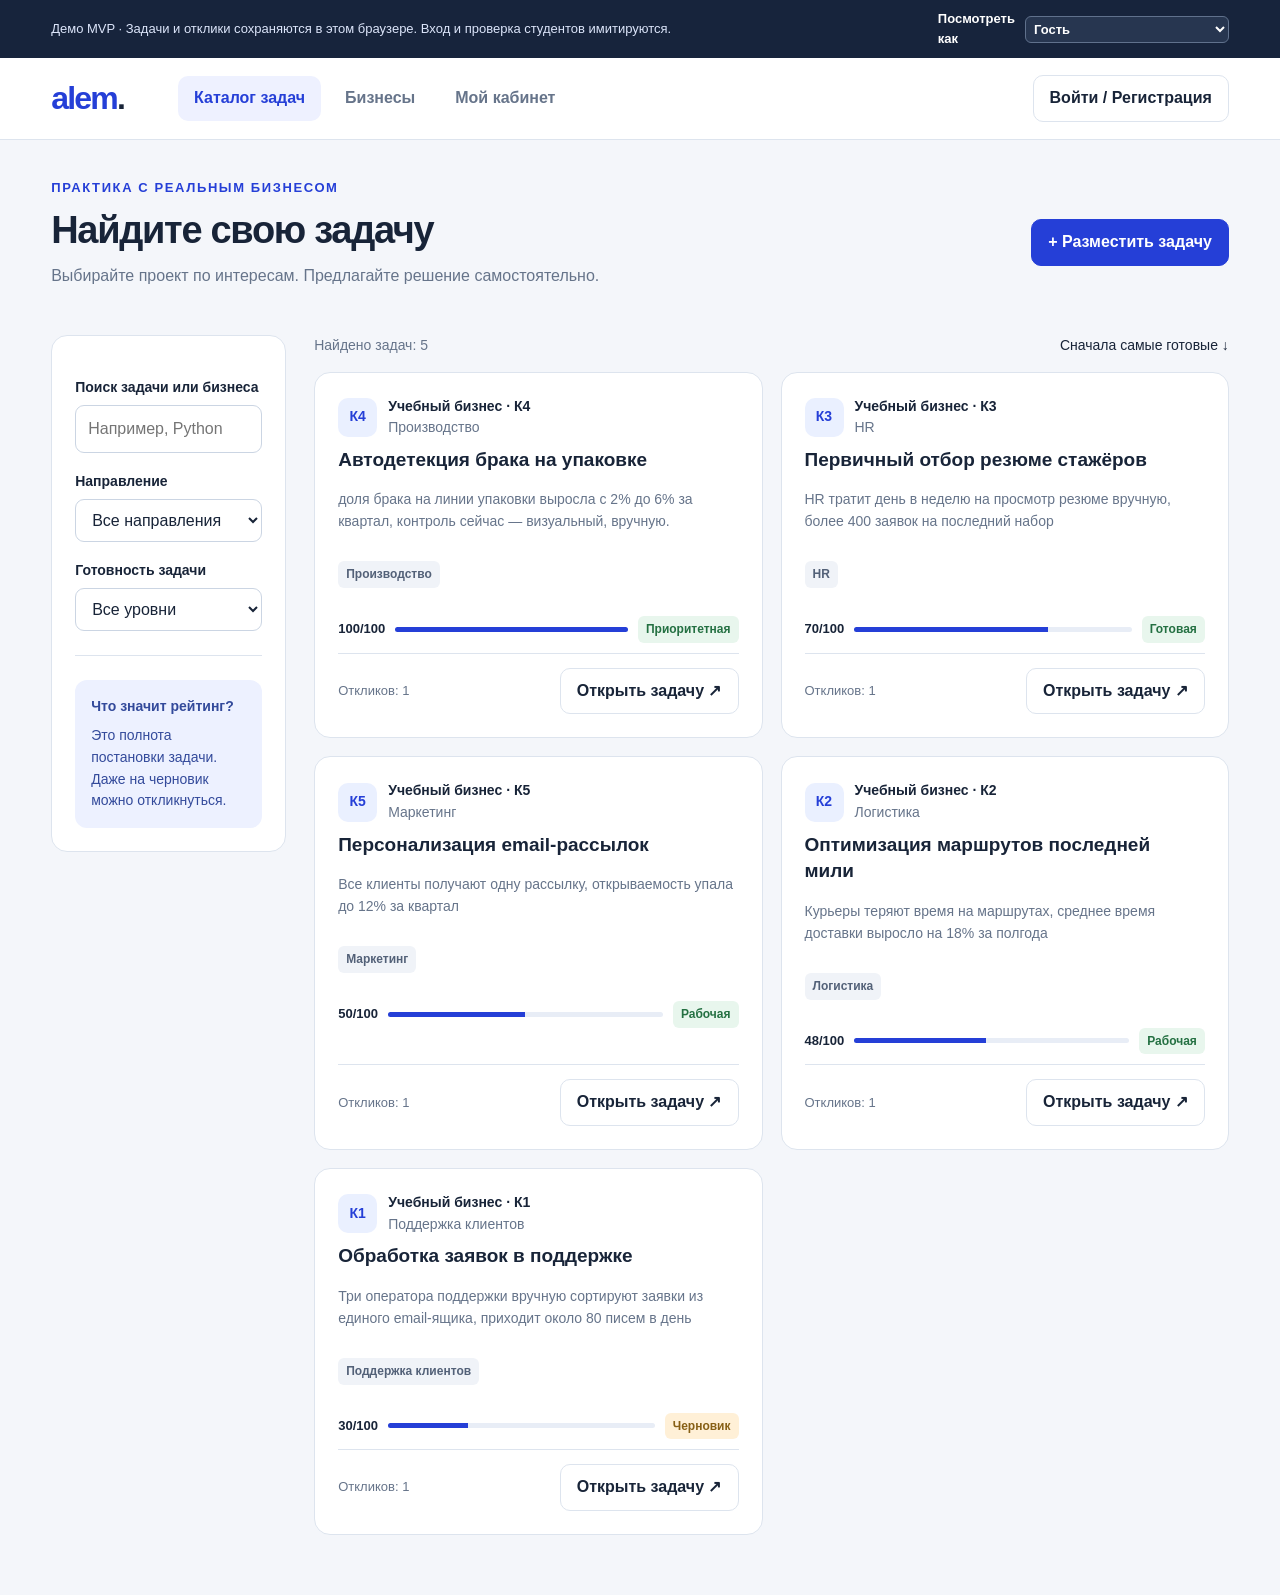
==== commit d13e1a33: "Update Qalam MVP with reviewed fixes and English README Fix phone validation and check AI configurat" ====
--- a/index.html
+++ b/index.html
@@ -18,7 +18,7 @@
         <option value="guest">Гость</option>
         <option value="student">Студент · подтверждён</option>
         <option value="pending">Студент · на проверке</option>
-        <option value="business">Бизнес · учебные задачи</option>
+        <option value="business">Бизнес · свой кабинет</option>
         <option value="moderator">Модератор</option>
       </select>
     </label>
@@ -35,6 +35,14 @@
   <dialog id="modal"></dialog>
   <div id="toast" role="status" hidden></div>
 
-  <script type="module" src="js/bootstrap.mjs"></script>
+  <script>
+    if (location.protocol === 'file:') {
+      document.querySelector('#app').textContent = 'Откройте сайт через start.bat или python server.py. Прямое открытие HTML не поддерживает модули и AI. Адрес сервера: http://127.0.0.1:8000/';
+    } else {
+      const entry = document.createElement('script');
+      entry.type = 'module'; entry.src = 'js/bootstrap.mjs';
+      document.body.append(entry);
+    }
+  </script>
 </body>
-</html>+</html>
